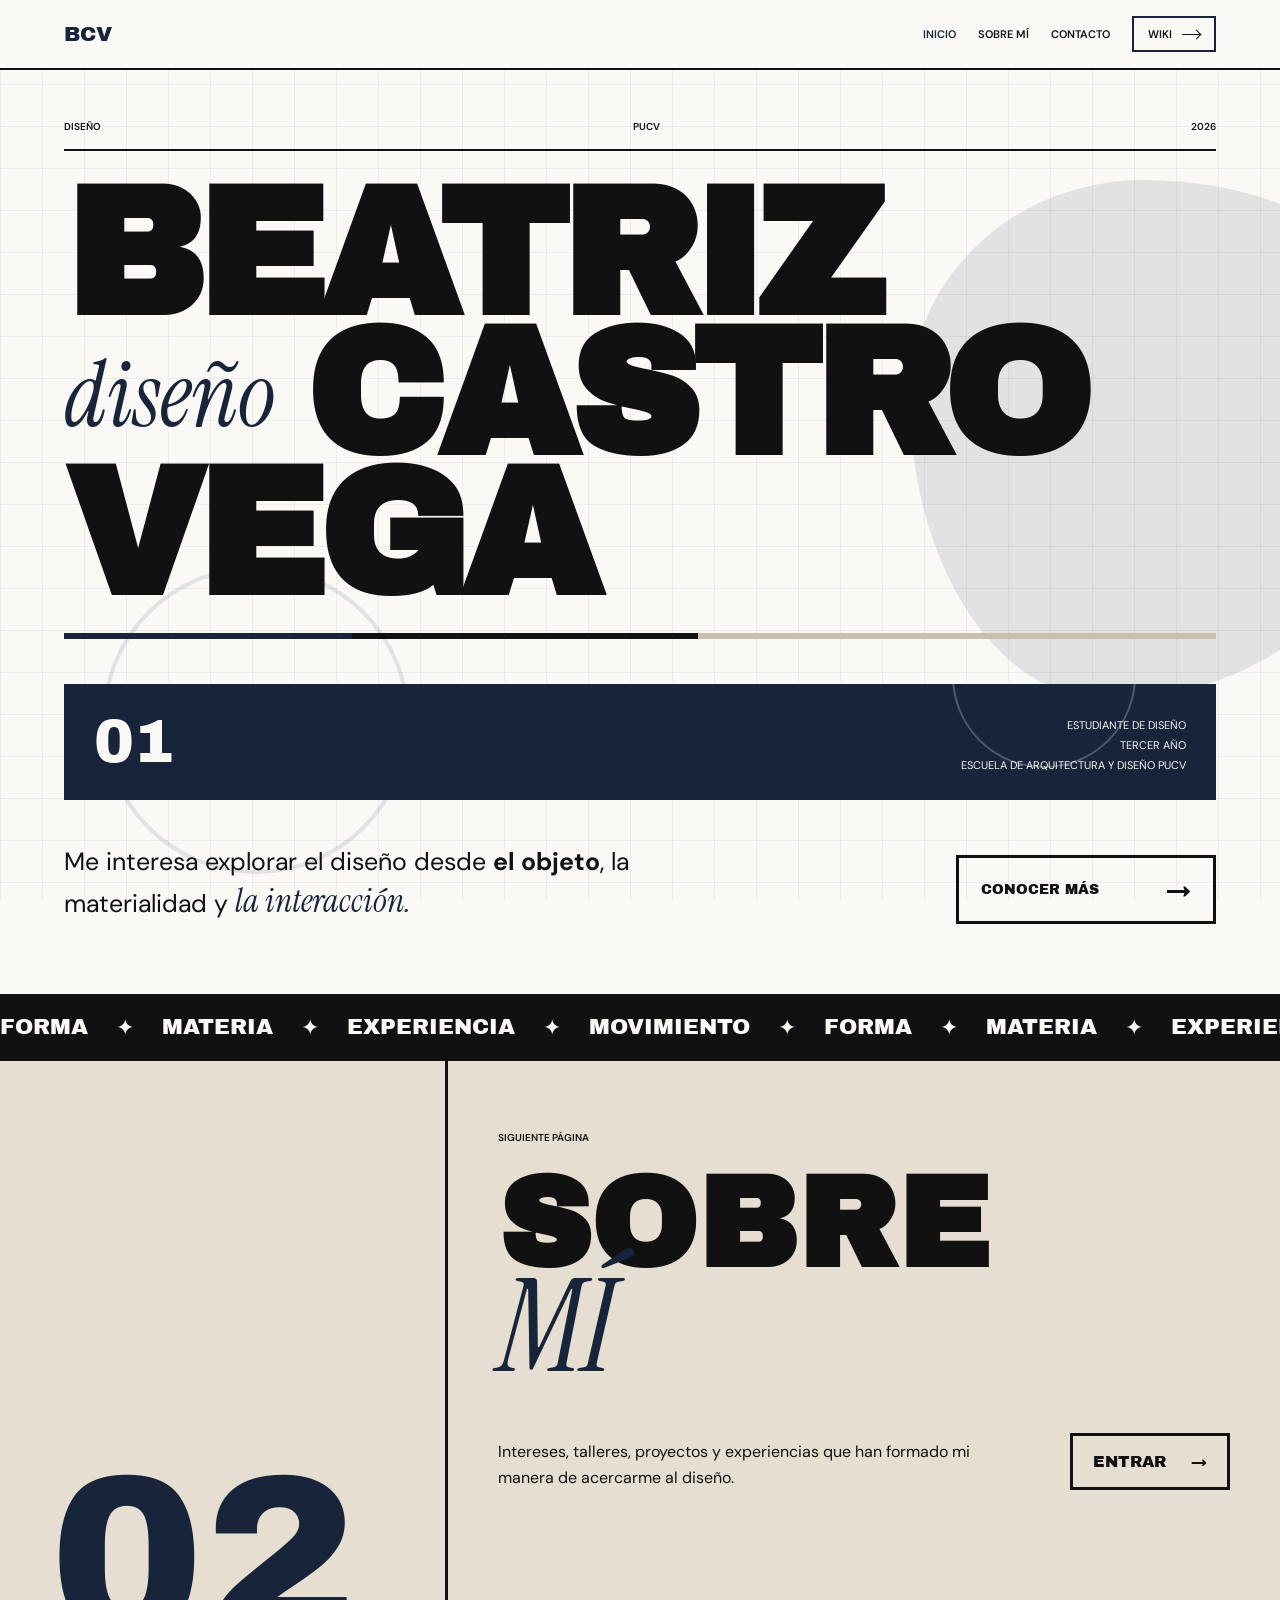
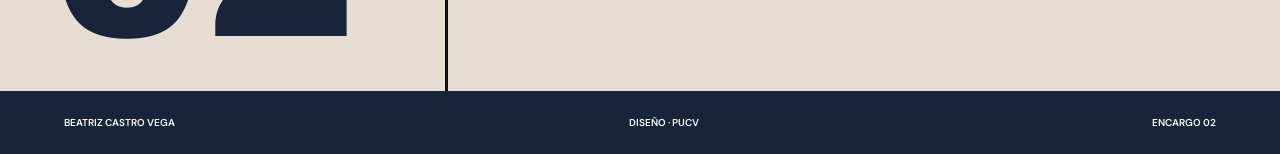
==== index.html @ a9ec38b4 "Add files via upload" ====
<!DOCTYPE html>
<html lang="es">

<head>
  <meta charset="UTF-8">
  <meta name="viewport" content="width=device-width, initial-scale=1.0">
  <title>Beatriz Castro Vega — Inicio</title>
  <link rel="stylesheet" href="style.css">
</head>

<body class="home-page">

  <nav class="nav">

    <a href="index.html" class="logo">
      BCV
    </a>

    <div class="nav-menu">

      <a href="index.html" class="active">
        INICIO
      </a>

      <a href="sobre-mi.html">
        SOBRE MÍ
      </a>

      <a href="contacto.html">
        CONTACTO
      </a>

      <a
        href="https://wiki.ead.pucv.cl/Beatriz_Castro_Vega"
        target="_blank"
        class="wiki"
      >
        WIKI
        <span class="arrow-line"></span>
      </a>

    </div>

  </nav>


  <main>

    <section class="chunky-hero">

      <div class="hero-meta">
        <span>DISEÑO</span>
        <span>PUCV</span>
        <span>2026</span>
      </div>


      <div class="name-block">

        <h1 class="name-line">
          BEATRIZ
        </h1>


        <div class="name-middle">

          <span class="italic-word">
            diseño
          </span>

          <h1 class="name-line">
            CASTRO
          </h1>

        </div>


        <h1 class="name-line">
          VEGA
        </h1>

      </div>


      <div class="blue-block">

        <span class="blue-number">
          01
        </span>


        <div class="blue-text">

          <p>
            ESTUDIANTE DE DISEÑO
          </p>

          <p>
            TERCER AÑO
          </p>

          <p>
            ESCUELA DE ARQUITECTURA Y DISEÑO PUCV
          </p>

        </div>

      </div>


      <div class="hero-bottom">

        <p class="intro-text">
          Me interesa explorar el diseño desde
          <strong>el objeto</strong>,
          la materialidad y
          <em>la interacción.</em>
        </p>


        <a
          href="sobre-mi.html"
          class="big-button"
        >

          <span>
            CONOCER MÁS
          </span>

          <span class="big-arrow">
            →
          </span>

        </a>

      </div>

    </section>


    <section class="moving-strip">

      <div class="moving-text">

        <span>FORMA</span>
        <span>✦</span>

        <span>MATERIA</span>
        <span>✦</span>

        <span>EXPERIENCIA</span>
        <span>✦</span>

        <span>MOVIMIENTO</span>
        <span>✦</span>

        <span>FORMA</span>
        <span>✦</span>

        <span>MATERIA</span>
        <span>✦</span>

        <span>EXPERIENCIA</span>
        <span>✦</span>

        <span>MOVIMIENTO</span>

      </div>

    </section>


    <section class="home-next">

      <div class="next-left">

        <span class="huge-number">
          02
        </span>

      </div>


      <div class="next-right">

        <p class="small-label">
          SIGUIENTE PÁGINA
        </p>


        <h2>
          SOBRE
          <span>MÍ</span>
        </h2>


        <div class="next-info">

          <p>
            Intereses, talleres, proyectos y experiencias
            que han formado mi manera de acercarme al diseño.
          </p>


          <a
            href="sobre-mi.html"
            class="square-button"
          >
            ENTRAR
            <span>→</span>
          </a>

        </div>

      </div>

    </section>

  </main>


  <footer class="chunky-footer">

    <span>
      BEATRIZ CASTRO VEGA
    </span>

    <span>
      DISEÑO · PUCV
    </span>

    <span>
      ENCARGO 02
    </span>

  </footer>


  <script src="script.js"></script>

</body>

</html>
---- style.css ----
@import url('https://fonts.googleapis.com/css2?family=Archivo+Black&family=DM+Sans:ital,wght@0,400;0,500;0,600;1,400&family=Instrument+Serif:ital@0;1&display=swap');

:root {
  --white: #faf9f6;
  --beige: #e7ded2;
  --beige-dark: #cbbdac;
  --navy: #17243a;
  --navy-soft: #26364f;
  --black: #111111;
  --gray: #8d99a8;
}

* {
  margin: 0;
  padding: 0;
  box-sizing: border-box;
}

html {
  scroll-behavior: smooth;
}

body {
  font-family: "DM Sans", sans-serif;
  background: var(--white);
  color: var(--black);
  overflow-x: hidden;
  position: relative;
}

a {
  color: inherit;
}

button {
  font-family: inherit;
}

/* FONDO GENERAL ANIMADO */
body::before {
  content: "";
  position: fixed;
  inset: 0;
  z-index: -3;
  pointer-events: none;
  background-image:
    linear-gradient(rgba(23, 36, 58, 0.055) 1px, transparent 1px),
    linear-gradient(90deg, rgba(23, 36, 58, 0.055) 1px, transparent 1px);
  background-size: 42px 42px;
  animation: gridMove 18s linear infinite;
}

@keyframes gridMove {
  from { background-position: 0 0; }
  to { background-position: 84px 84px; }
}

/* NAV */
.nav {
  position: fixed;
  top: 0;
  left: 0;
  width: 100%;
  z-index: 100;
  display: flex;
  justify-content: space-between;
  align-items: center;
  padding: 16px 5%;
  background: rgba(250, 249, 246, 0.92);
  backdrop-filter: blur(12px);
  border-bottom: 2px solid var(--black);
}

.logo {
  font-family: "Archivo Black", sans-serif;
  text-decoration: none;
  font-size: 21px;
  color: var(--navy);
}

.nav-menu {
  display: flex;
  align-items: center;
  gap: 22px;
}

.nav-menu a {
  text-decoration: none;
  font-size: 11px;
  font-weight: 600;
}

.nav-menu a:hover,
.nav-menu a.active {
  color: var(--navy);
}

.wiki {
  padding: 9px 14px;
  border: 2px solid var(--navy);
  display: flex;
  align-items: center;
  gap: 10px;
}

.arrow-line {
  display: inline-block;
  width: 18px;
  height: 1px;
  background: currentColor;
  position: relative;
}

.arrow-line::after {
  content: "";
  position: absolute;
  right: 0;
  top: -3px;
  width: 6px;
  height: 6px;
  border-top: 1px solid currentColor;
  border-right: 1px solid currentColor;
  transform: rotate(45deg);
}

/* HOME */
.chunky-hero {
  min-height: 100vh;
  padding: 120px 5% 70px;
  position: relative;
  overflow: hidden;
  isolation: isolate;
}

.chunky-hero::before {
  content: "";
  position: absolute;
  width: 520px;
  height: 520px;
  right: -150px;
  top: 180px;
  background: var(--navy);
  border-radius: 45% 55% 62% 38% / 42% 38% 62% 58%;
  opacity: 0.10;
  z-index: -1;
  animation: blobMove 10s ease-in-out infinite alternate;
}

.chunky-hero::after {
  content: "";
  position: absolute;
  width: 300px;
  height: 300px;
  left: 8%;
  bottom: 120px;
  border: 4px solid var(--navy);
  border-radius: 50%;
  opacity: 0.10;
  z-index: -1;
  animation: circleFloat 8s ease-in-out infinite;
}

@keyframes blobMove {
  0% { transform: translate(0, 0) rotate(0deg) scale(1); }
  50% { transform: translate(-30px, 25px) rotate(8deg) scale(1.07); }
  100% { transform: translate(20px, -15px) rotate(-6deg) scale(0.96); }
}

@keyframes circleFloat {
  0%, 100% { transform: translateY(0) scale(1); }
  50% { transform: translateY(-28px) scale(1.08); }
}

.hero-meta {
  display: flex;
  justify-content: space-between;
  padding-bottom: 16px;
  border-bottom: 2px solid var(--black);
  font-size: 10px;
  font-weight: 600;
}

.name-block {
  margin-top: 35px;
}

.name-block::after {
  content: "";
  display: block;
  width: 100%;
  height: 6px;
  margin-top: 28px;
  background: linear-gradient(
    90deg,
    var(--navy) 0 25%,
    var(--black) 25% 55%,
    var(--beige-dark) 55% 100%
  );
}

.name-line {
  font-family: "Archivo Black", sans-serif;
  font-size: clamp(85px, 14vw, 210px);
  line-height: 0.78;
  letter-spacing: -7px;
  color: var(--black);
}

.name-middle {
  display: flex;
  align-items: center;
  gap: 30px;
}

.italic-word {
  font-family: "Instrument Serif", serif;
  font-size: clamp(45px, 7vw, 95px);
  font-style: italic;
  color: var(--navy);
}

.blue-block {
  margin-top: 45px;
  background: var(--navy);
  color: var(--white);
  padding: 25px 30px;
  display: flex;
  justify-content: space-between;
  align-items: flex-end;
  position: relative;
  overflow: hidden;
}

.blue-block::after {
  content: "";
  position: absolute;
  width: 180px;
  height: 180px;
  border: 2px solid rgba(250, 249, 246, 0.25);
  border-radius: 50%;
  right: 80px;
  top: -100px;
  animation: circleFloat 7s ease-in-out infinite;
}

.blue-number {
  font-family: "Archivo Black", sans-serif;
  font-size: 60px;
  position: relative;
  z-index: 2;
}

.blue-text {
  text-align: right;
  font-size: 11px;
  line-height: 1.8;
  position: relative;
  z-index: 2;
}

.hero-bottom {
  margin-top: 45px;
  display: flex;
  justify-content: space-between;
  align-items: flex-end;
  gap: 40px;
}

.intro-text {
  max-width: 600px;
  font-size: 25px;
  line-height: 1.35;
}

.intro-text em {
  font-family: "Instrument Serif", serif;
  font-size: 33px;
  color: var(--navy);
}

.big-button {
  min-width: 260px;
  padding: 18px 22px;
  border: 3px solid var(--black);
  display: flex;
  justify-content: space-between;
  align-items: center;
  text-decoration: none;
  font-family: "Archivo Black", sans-serif;
  font-size: 14px;
  transition: 0.25s ease;
}

.big-button:hover {
  background: var(--navy);
  color: var(--white);
  border-color: var(--navy);
  transform: translate(-5px, -5px);
  box-shadow: 7px 7px 0 var(--black);
}

.big-button:active {
  transform: translate(2px, 2px);
  box-shadow: 2px 2px 0 var(--black);
}

.big-arrow {
  font-size: 25px;
}

/* MOVING STRIP */
.moving-strip {
  overflow: hidden;
  background: var(--black);
  color: var(--white);
  border-top: 3px solid var(--black);
  border-bottom: 3px solid var(--black);
}

.moving-text {
  white-space: nowrap;
  display: inline-flex;
  gap: 28px;
  padding: 18px 0;
  font-family: "Archivo Black", sans-serif;
  font-size: 22px;
  animation: ticker 18s linear infinite;
}

@keyframes ticker {
  from { transform: translateX(0); }
  to { transform: translateX(-50%); }
}

/* NEXT */
.home-next {
  min-height: 70vh;
  display: grid;
  grid-template-columns: 0.7fr 1.3fr;
  background: var(--beige);
}

.next-left {
  border-right: 3px solid var(--black);
  display: flex;
  align-items: flex-end;
  padding: 50px;
}

.huge-number {
  font-family: "Archivo Black", sans-serif;
  font-size: clamp(120px, 18vw, 260px);
  line-height: 0.7;
  color: var(--navy);
}

.next-right {
  padding: 70px 6%;
}

.small-label {
  font-size: 10px;
  font-weight: 600;
  margin-bottom: 30px;
}

.next-right h2 {
  font-family: "Archivo Black", sans-serif;
  font-size: clamp(70px, 10vw, 150px);
  line-height: 0.8;
}

.next-right h2 span {
  display: block;
  font-family: "Instrument Serif", serif;
  font-style: italic;
  font-weight: 400;
  color: var(--navy);
}

.next-info {
  margin-top: 55px;
  display: flex;
  justify-content: space-between;
  align-items: flex-end;
  gap: 35px;
}

.next-info p {
  max-width: 500px;
  font-size: 16px;
  line-height: 1.6;
}

.square-button {
  padding: 17px 20px;
  border: 3px solid var(--black);
  text-decoration: none;
  font-family: "Archivo Black", sans-serif;
  display: flex;
  gap: 25px;
  transition: 0.25s ease;
}

.square-button:hover {
  background: var(--navy);
  color: var(--white);
  border-color: var(--navy);
  box-shadow: 6px 6px 0 var(--black);
  transform: translate(-4px, -4px);
}

/* FOOTER */
.chunky-footer {
  padding: 25px 5%;
  background: var(--navy);
  color: var(--white);
  display: flex;
  justify-content: space-between;
  font-size: 10px;
  font-weight: 600;
}

/* ABOUT */
.about-hero {
  padding: 130px 5% 80px;
  background: var(--beige);
  min-height: 90vh;
  position: relative;
  overflow: hidden;
}

.about-hero::after {
  content: "FORMA";
  position: absolute;
  right: -30px;
  bottom: -30px;
  font-family: "Archivo Black", sans-serif;
  font-size: clamp(120px, 20vw, 290px);
  color: rgba(23, 36, 58, 0.05);
  pointer-events: none;
}

.about-title-wrap {
  display: flex;
  align-items: flex-start;
  gap: 30px;
  position: relative;
  z-index: 2;
}

.giant-index {
  font-family: "Archivo Black", sans-serif;
  font-size: 50px;
  color: var(--navy);
}

.about-title {
  font-family: "Archivo Black", sans-serif;
  font-size: clamp(90px, 15vw, 220px);
  line-height: 0.72;
  letter-spacing: -7px;
}

.about-title span {
  display: block;
  font-family: "Instrument Serif", serif;
  font-style: italic;
  color: var(--navy);
  font-weight: 400;
}

.about-intro-grid {
  margin-top: 70px;
  display: grid;
  grid-template-columns: 1fr 1fr;
  gap: 40px;
  position: relative;
  z-index: 2;
}

.about-intro-text {
  padding-top: 25px;
  border-top: 3px solid var(--black);
  font-size: 18px;
  line-height: 1.6;
}

/* SECTIONS */
.section-header {
  display: flex;
  justify-content: space-between;
  padding-bottom: 15px;
  border-bottom: 3px solid var(--black);
  margin-bottom: 35px;
  font-size: 11px;
  font-weight: 600;
}

.concepts-section,
.interest-section,
.talleres-section,
.projects-chunky-section {
  padding: 80px 5%;
}

/* CONCEPTS */
.concept-stack {
  border-top: 3px solid var(--black);
}

.concept-panel {
  width: 100%;
  padding: 20px 0;
  border: none;
  border-bottom: 3px solid var(--black);
  background: transparent;
  display: flex;
  justify-content: space-between;
  align-items: center;
  font-family: "Archivo Black", sans-serif;
  font-size: clamp(35px, 6vw, 80px);
  text-align: left;
  cursor: pointer;
  color: var(--black);
  transition: 0.25s ease;
}

.concept-panel:hover,
.concept-panel.active {
  background: var(--navy);
  color: var(--white);
  padding-left: 20px;
  padding-right: 20px;
}

.panel-plus {
  font-family: "DM Sans", sans-serif;
  font-size: 45px;
  font-weight: 300;
}

.concept-output {
  margin-top: 35px;
  padding: 25px;
  background: var(--beige);
  border: 3px solid var(--black);
}

.concept-output > span {
  font-size: 10px;
  font-weight: 600;
}

.concept-output p {
  max-width: 700px;
  margin-top: 16px;
  font-family: "Instrument Serif", serif;
  font-style: italic;
  font-size: 31px;
  line-height: 1.25;
}

/* INTEREST */
.interest-section {
  background: var(--white);
  position: relative;
  overflow: hidden;
}

.interest-section::before {
  content: "INTERACCIÓN";
  position: absolute;
  left: -20px;
  top: 30px;
  font-family: "Archivo Black", sans-serif;
  font-size: clamp(90px, 16vw, 220px);
  color: rgba(23, 36, 58, 0.04);
  pointer-events: none;
}

.interest-chunky-grid {
  display: grid;
  grid-template-columns: 1fr 1fr;
  gap: 20px;
  position: relative;
  z-index: 2;
}

.chunky-card {
  min-height: 430px;
  border: 3px solid var(--black);
  padding: 30px;
  display: flex;
  flex-direction: column;
}

.navy-card {
  background: var(--navy);
  color: var(--white);
}

.beige-card {
  background: var(--beige);
}

.chunky-card-number {
  font-family: "Archivo Black", sans-serif;
  font-size: 18px;
}

.chunky-card h2 {
  margin-top: auto;
  font-family: "Archivo Black", sans-serif;
  font-size: clamp(45px, 6vw, 82px);
  line-height: 0.82;
}

.chunky-card h2 em {
  display: block;
  font-family: "Instrument Serif", serif;
  font-style: italic;
  font-weight: 400;
}

.chunky-card p {
  max-width: 430px;
  margin-top: 25px;
  font-size: 14px;
  line-height: 1.6;
}

/* LIST */
.talleres-section {
  background: var(--beige);
}

.chunky-list {
  border-top: 3px solid var(--black);
}

.chunky-row {
  display: grid;
  grid-template-columns: 100px 1fr 50px;
  align-items: center;
  padding: 22px 10px;
  border-bottom: 3px solid var(--black);
  text-decoration: none;
  transition: 0.25s ease;
}

.chunky-row:hover {
  background: var(--navy);
  color: var(--white);
  padding-left: 20px;
  padding-right: 20px;
}

.chunky-row > span:first-child {
  font-family: "Archivo Black", sans-serif;
  font-size: 12px;
}

.chunky-row p {
  font-size: 19px;
}

/* PROJECTS */
.projects-chunky-section {
  background: var(--white);
  position: relative;
  overflow: hidden;
}

.projects-chunky-section::after {
  content: "PROYECTOS";
  position: absolute;
  right: -30px;
  bottom: 20px;
  font-family: "Archivo Black", sans-serif;
  font-size: clamp(100px, 18vw, 250px);
  color: rgba(23, 36, 58, 0.04);
  pointer-events: none;
}

.projects-chunky-grid {
  display: grid;
  grid-template-columns: repeat(3, 1fr);
  gap: 15px;
  position: relative;
  z-index: 2;
}

.project-chunky {
  min-height: 360px;
  padding: 25px;
  border: 3px solid var(--black);
  text-decoration: none;
  display: flex;
  flex-direction: column;
  transition: 0.25s ease;
}

.project-chunky:hover {
  background: var(--navy);
  color: var(--white);
  transform: translate(-5px, -5px);
  box-shadow: 7px 7px 0 var(--black);
}

.project-chunky > span {
  font-family: "Archivo Black", sans-serif;
}

.project-chunky h3 {
  margin-top: auto;
  font-family: "Archivo Black", sans-serif;
  font-size: clamp(32px, 4vw, 55px);
  line-height: 0.85;
}

.project-chunky p {
  margin-top: 20px;
  font-size: 13px;
  line-height: 1.5;
}

/* TRAVEL */
.travel-chunky {
  min-height: 85vh;
  background: var(--navy);
  color: var(--white);
  display: grid;
  grid-template-columns: 1fr 1fr;
}

.travel-left {
  padding: 70px 5%;
  border-right: 3px solid var(--white);
}

.light-index {
  color: var(--white);
}

.travel-left h2 {
  margin-top: 30px;
  font-family: "Archivo Black", sans-serif;
  font-size: clamp(65px, 9vw, 130px);
  line-height: 0.8;
}

.travel-left h2 em {
  display: block;
  font-family: "Instrument Serif", serif;
  font-style: italic;
  font-weight: 400;
}

.travel-left > p {
  margin-top: 20px;
}

.travel-description {
  max-width: 520px;
  margin-top: 50px !important;
  font-size: 18px;
  line-height: 1.6;
}

.travel-right {
  background: var(--beige);
  padding: 50px;
  display: flex;
  align-items: center;
  justify-content: center;
}

.chile-map {
  width: 100%;
  max-width: 420px;
  height: 500px;
  transition: transform 0.25s ease;
}

.chile-shape {
  fill: none;
  stroke: var(--navy);
  stroke-width: 14;
  stroke-linecap: round;
}

.location-ring {
  fill: none;
  stroke: var(--navy);
  stroke-width: 2;
  transform-origin: 108px 422px;
  animation: pulse 2s ease-out infinite;
}

.location-dot {
  fill: var(--navy);
}

.map-guide {
  stroke: var(--navy);
  stroke-width: 1;
}

.map-place {
  fill: var(--navy);
  font-family: "Archivo Black", sans-serif;
  font-size: 12px;
}

@keyframes pulse {
  from {
    opacity: 1;
    transform: scale(0.6);
  }

  to {
    opacity: 0;
    transform: scale(2);
  }
}

/* NEXT CONTACT */
.next-contact {
  padding: 70px 5%;
  background: var(--beige);
}

.next-contact > p {
  font-size: 10px;
  font-weight: 600;
}

.next-contact a {
  margin-top: 25px;
  display: flex;
  justify-content: space-between;
  align-items: center;
  text-decoration: none;
  border-top: 3px solid var(--black);
  border-bottom: 3px solid var(--black);
  padding: 22px 0;
  font-family: "Archivo Black", sans-serif;
  font-size: clamp(55px, 9vw, 120px);
  transition: 0.25s ease;
}

.next-contact a:hover {
  color: var(--navy);
  padding-left: 15px;
  padding-right: 15px;
}

/* CONTACT */
.contact-page {
  background: var(--navy);
  color: var(--white);
}

.contact-page::before {
  content: "";
  position: fixed;
  inset: 0;
  pointer-events: none;
  z-index: 0;
  background:
    radial-gradient(circle at 20% 30%, rgba(255, 255, 255, 0.08), transparent 30%),
    radial-gradient(circle at 80% 70%, rgba(231, 222, 210, 0.10), transparent 30%);
  animation: contactGlow 9s ease-in-out infinite alternate;
}

@keyframes contactGlow {
  from {
    transform: translate(0, 0) scale(1);
  }

  to {
    transform: translate(-20px, 20px) scale(1.06);
  }
}

.nav-dark {
  background: rgba(23, 36, 58, 0.94);
  border-bottom: 2px solid var(--white);
}

.nav-dark .logo,
.nav-dark a {
  color: var(--white);
}

.wiki-light {
  border-color: var(--white);
}

.contact-main {
  min-height: 100vh;
  position: relative;
  z-index: 2;
}

.contact-chunky {
  padding: 120px 5% 70px;
  position: relative;
  z-index: 2;
}

.contact-top {
  display: flex;
  justify-content: space-between;
  padding-bottom: 15px;
  border-bottom: 3px solid var(--white);
  font-size: 11px;
  font-weight: 600;
}

.contact-title-wrap {
  margin-top: 35px;
  position: relative;
}

.contact-title-wrap h1 {
  font-family: "Archivo Black", sans-serif;
  font-size: clamp(95px, 16vw, 235px);
  line-height: 0.75;
  letter-spacing: -7px;
}

.contact-script {
  position: absolute;
  right: 5%;
  bottom: -20px;
  font-family: "Instrument Serif", serif;
  font-style: italic;
  font-size: clamp(45px, 7vw, 95px);
  color: var(--beige);
}

.contact-email-block {
  margin-top: 100px;
}

.contact-email-block > p {
  font-size: 10px;
  font-weight: 600;
  margin-bottom: 12px;
}

.contact-email-block a {
  display: flex;
  justify-content: space-between;
  align-items: center;
  padding: 25px 0;
  border-top: 3px solid var(--white);
  border-bottom: 3px solid var(--white);
  text-decoration: none;
  font-family: "Archivo Black", sans-serif;
  font-size: clamp(24px, 4vw, 48px);
  transition: 0.25s ease;
}

.contact-email-block a:hover {
  padding-left: 15px;
  padding-right: 15px;
  background: var(--white);
  color: var(--navy);
}

.contact-bottom-grid {
  margin-top: 45px;
  display: grid;
  grid-template-columns: 1fr 1fr;
  gap: 20px;
}

.contact-box {
  min-height: 260px;
  padding: 25px;
  border: 3px solid var(--white);
  display: flex;
  flex-direction: column;
}

.light-box {
  background: var(--white);
  color: var(--black);
}

.beige-box {
  background: var(--beige);
  color: var(--black);
}

.contact-box h2 {
  margin-top: auto;
  font-family: "Archivo Black", sans-serif;
  font-size: 55px;
}

.contact-box a {
  margin-top: 15px;
  text-decoration: none;
  font-size: 11px;
  font-weight: 600;
}

/* DISCLAIMER */
.ai-disclaimer {
  padding: 18px 5% 22px;
  background: var(--white);
  color: var(--black);
  position: relative;
  z-index: 2;
}

.ai-disclaimer p {
  max-width: 850px;
  font-size: 8px;
  line-height: 1.7;
  opacity: 0.6;
}

.ai-disclaimer strong {
  color: var(--navy);
}

/* RESPONSIVE */
@media (max-width: 850px) {
  .nav-menu a:not(.wiki) {
    display: none;
  }

  .name-middle {
    display: block;
  }

  .name-line {
    font-size: clamp(65px, 18vw, 120px);
    letter-spacing: -3px;
  }

  .hero-bottom {
    flex-direction: column;
    align-items: flex-start;
  }

  .home-next {
    grid-template-columns: 1fr;
  }

  .next-left {
    border-right: none;
    border-bottom: 3px solid var(--black);
  }

  .about-intro-grid {
    grid-template-columns: 1fr;
  }

  .interest-chunky-grid {
    grid-template-columns: 1fr;
  }

  .projects-chunky-grid {
    grid-template-columns: 1fr;
  }

  .travel-chunky {
    grid-template-columns: 1fr;
  }

  .travel-left {
    border-right: none;
    border-bottom: 3px solid var(--white);
  }

  .contact-bottom-grid {
    grid-template-columns: 1fr;
  }

  .contact-script {
    position: static;
    display: block;
    margin-top: 15px;
  }

  .chunky-row {
    grid-template-columns: 65px 1fr 30px;
  }
}

@media (max-width: 700px) {
  body::before {
    background-size: 28px 28px;
  }

  .chunky-hero::before {
    width: 320px;
    height: 320px;
    right: -140px;
    top: 160px;
  }

  .chunky-hero::after {
    width: 190px;
    height: 190px;
    left: -50px;
  }

  .about-hero::after,
  .interest-section::before,
  .projects-chunky-section::after {
    font-size: 95px;
  }
}

@media (max-width: 600px) {
  .nav {
    padding: 13px 5%;
  }

  .chunky-hero {
    padding-top: 100px;
  }

  .name-line {
    font-size: 65px;
  }

  .blue-block {
    flex-direction: column;
    align-items: flex-start;
    gap: 25px;
  }

  .blue-text {
    text-align: left;
  }

  .intro-text {
    font-size: 20px;
  }

  .contact-title-wrap h1 {
    font-size: 72px;
  }

  .contact-email-block a {
    font-size: 20px;
  }
}
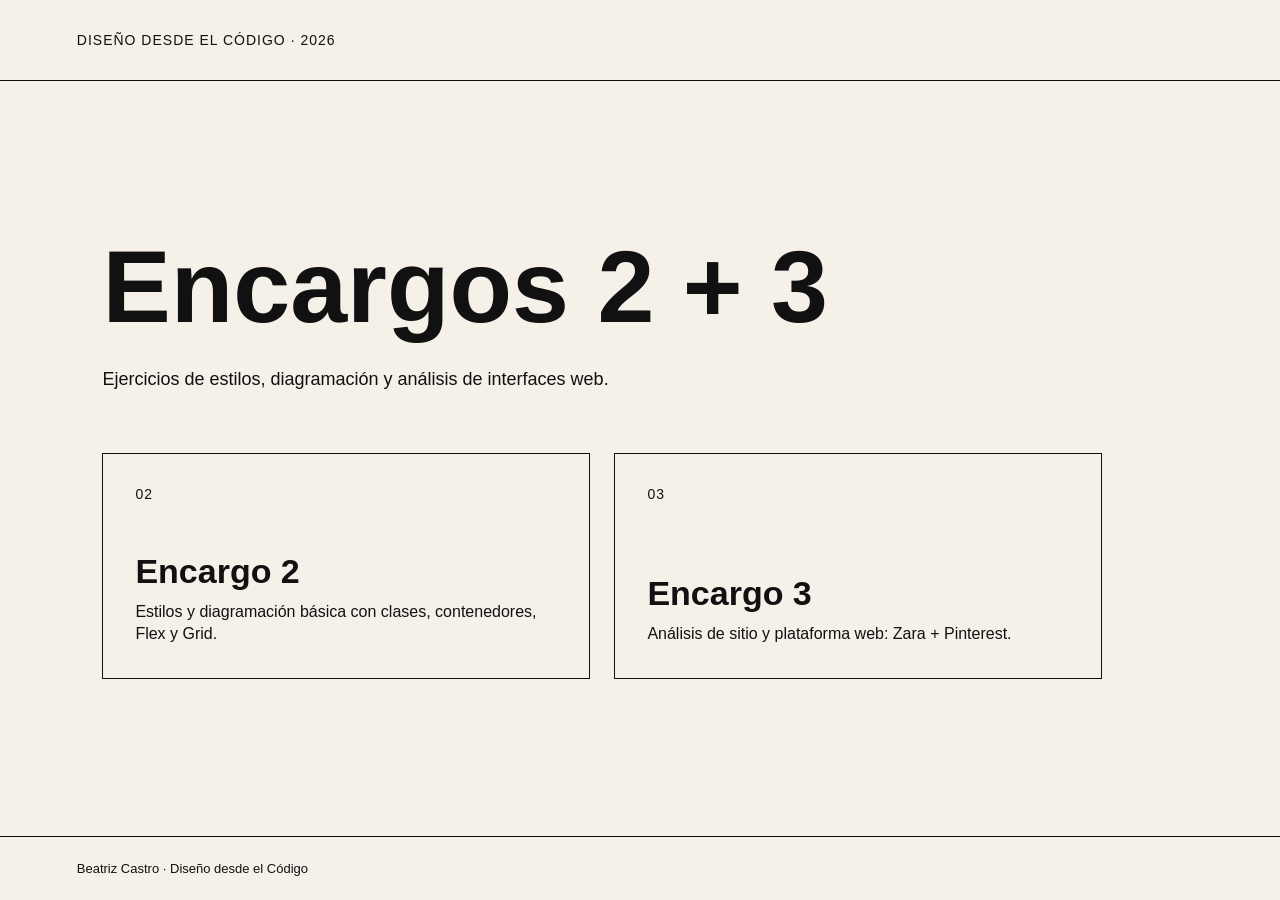
==== commit 6cfee6ca: "Update index.html" ====
--- a/index.html
+++ b/index.html
@@ -1,243 +1,157 @@
 <!DOCTYPE html>
 <html lang="es">
-
 <head>
   <meta charset="UTF-8">
   <meta name="viewport" content="width=device-width, initial-scale=1.0">
-  <title>Beatriz Castro Vega — Inicio</title>
-  <link rel="stylesheet" href="style.css">
+  <title>Diseño desde el Código</title>
+
+  <style>
+    * {
+      box-sizing: border-box;
+      margin: 0;
+      padding: 0;
+    }
+
+    body {
+      font-family: Arial, Helvetica, sans-serif;
+      background: #f5f0e8;
+      color: #111;
+      min-height: 100vh;
+      display: flex;
+      flex-direction: column;
+    }
+
+    header {
+      padding: 32px 6%;
+      border-bottom: 1px solid #111;
+    }
+
+    header p {
+      font-size: 14px;
+      text-transform: uppercase;
+      letter-spacing: 1px;
+    }
+
+    main {
+      flex: 1;
+      display: flex;
+      flex-direction: column;
+      justify-content: center;
+      padding: 8%;
+    }
+
+    h1 {
+      font-size: clamp(48px, 8vw, 105px);
+      line-height: 0.95;
+      margin-bottom: 30px;
+    }
+
+    .bajada {
+      max-width: 650px;
+      font-size: 18px;
+      line-height: 1.5;
+      margin-bottom: 60px;
+    }
+
+    .encargos {
+      display: grid;
+      grid-template-columns: repeat(2, 1fr);
+      gap: 24px;
+      max-width: 1000px;
+    }
+
+    .encargo {
+      border: 1px solid #111;
+      padding: 32px;
+      text-decoration: none;
+      color: #111;
+      min-height: 220px;
+      display: flex;
+      flex-direction: column;
+      justify-content: space-between;
+      transition: 0.2s ease;
+    }
+
+    .encargo:hover {
+      background: #111;
+      color: #f5f0e8;
+    }
+
+    .numero {
+      font-size: 14px;
+      text-transform: uppercase;
+      letter-spacing: 1px;
+    }
+
+    .encargo h2 {
+      font-size: 34px;
+      margin-top: 50px;
+    }
+
+    .encargo p {
+      margin-top: 10px;
+      line-height: 1.4;
+    }
+
+    footer {
+      padding: 24px 6%;
+      font-size: 13px;
+      border-top: 1px solid #111;
+    }
+
+    @media (max-width: 700px) {
+      .encargos {
+        grid-template-columns: 1fr;
+      }
+
+      main {
+        padding: 60px 6%;
+      }
+    }
+  </style>
 </head>
 
-<body class="home-page">
+<body>
 
-  <nav class="nav">
-
-    <a href="index.html" class="logo">
-      BCV
-    </a>
-
-    <div class="nav-menu">
-
-      <a href="index.html" class="active">
-        INICIO
-      </a>
-
-      <a href="sobre-mi.html">
-        SOBRE MÍ
-      </a>
-
-      <a href="contacto.html">
-        CONTACTO
-      </a>
-
-      <a
-        href="https://wiki.ead.pucv.cl/Beatriz_Castro_Vega"
-        target="_blank"
-        class="wiki"
-      >
-        WIKI
-        <span class="arrow-line"></span>
-      </a>
-
-    </div>
-
-  </nav>
-
+  <header>
+    <p>Diseño desde el Código · 2026</p>
+  </header>
 
   <main>
 
-    <section class="chunky-hero">
+    <h1>Encargos 2 + 3</h1>
 
-      <div class="hero-meta">
-        <span>DISEÑO</span>
-        <span>PUCV</span>
-        <span>2026</span>
-      </div>
+    <p class="bajada">
+      Ejercicios de estilos, diagramación y análisis de interfaces web.
+    </p>
 
+    <section class="encargos">
 
-      <div class="name-block">
+      <a href="encargo-2/" class="encargo">
+        <span class="numero">02</span>
 
-        <h1 class="name-line">
-          BEATRIZ
-        </h1>
+        <div>
+          <h2>Encargo 2</h2>
+          <p>Estilos y diagramación básica con clases, contenedores, Flex y Grid.</p>
+        </div>
+      </a>
 
+      <a href="encargo-3/" class="encargo">
+        <span class="numero">03</span>
 
-        <div class="name-middle">
-
-          <span class="italic-word">
-            diseño
-          </span>
-
-          <h1 class="name-line">
-            CASTRO
-          </h1>
-
+        <div>
+          <h2>Encargo 3</h2>
+          <p>Análisis de sitio y plataforma web: Zara + Pinterest.</p>
         </div>
-
-
-        <h1 class="name-line">
-          VEGA
-        </h1>
-
-      </div>
-
-
-      <div class="blue-block">
-
-        <span class="blue-number">
-          01
-        </span>
-
-
-        <div class="blue-text">
-
-          <p>
-            ESTUDIANTE DE DISEÑO
-          </p>
-
-          <p>
-            TERCER AÑO
-          </p>
-
-          <p>
-            ESCUELA DE ARQUITECTURA Y DISEÑO PUCV
-          </p>
-
-        </div>
-
-      </div>
-
-
-      <div class="hero-bottom">
-
-        <p class="intro-text">
-          Me interesa explorar el diseño desde
-          <strong>el objeto</strong>,
-          la materialidad y
-          <em>la interacción.</em>
-        </p>
-
-
-        <a
-          href="sobre-mi.html"
-          class="big-button"
-        >
-
-          <span>
-            CONOCER MÁS
-          </span>
-
-          <span class="big-arrow">
-            →
-          </span>
-
-        </a>
-
-      </div>
-
-    </section>
-
-
-    <section class="moving-strip">
-
-      <div class="moving-text">
-
-        <span>FORMA</span>
-        <span>✦</span>
-
-        <span>MATERIA</span>
-        <span>✦</span>
-
-        <span>EXPERIENCIA</span>
-        <span>✦</span>
-
-        <span>MOVIMIENTO</span>
-        <span>✦</span>
-
-        <span>FORMA</span>
-        <span>✦</span>
-
-        <span>MATERIA</span>
-        <span>✦</span>
-
-        <span>EXPERIENCIA</span>
-        <span>✦</span>
-
-        <span>MOVIMIENTO</span>
-
-      </div>
-
-    </section>
-
-
-    <section class="home-next">
-
-      <div class="next-left">
-
-        <span class="huge-number">
-          02
-        </span>
-
-      </div>
-
-
-      <div class="next-right">
-
-        <p class="small-label">
-          SIGUIENTE PÁGINA
-        </p>
-
-
-        <h2>
-          SOBRE
-          <span>MÍ</span>
-        </h2>
-
-
-        <div class="next-info">
-
-          <p>
-            Intereses, talleres, proyectos y experiencias
-            que han formado mi manera de acercarme al diseño.
-          </p>
-
-
-          <a
-            href="sobre-mi.html"
-            class="square-button"
-          >
-            ENTRAR
-            <span>→</span>
-          </a>
-
-        </div>
-
-      </div>
+      </a>
 
     </section>
 
   </main>
 
-
-  <footer class="chunky-footer">
-
-    <span>
-      BEATRIZ CASTRO VEGA
-    </span>
-
-    <span>
-      DISEÑO · PUCV
-    </span>
-
-    <span>
-      ENCARGO 02
-    </span>
-
+  <footer>
+    Beatriz Castro · Diseño desde el Código
   </footer>
 
-
-  <script src="script.js"></script>
-
 </body>
-
 </html>
